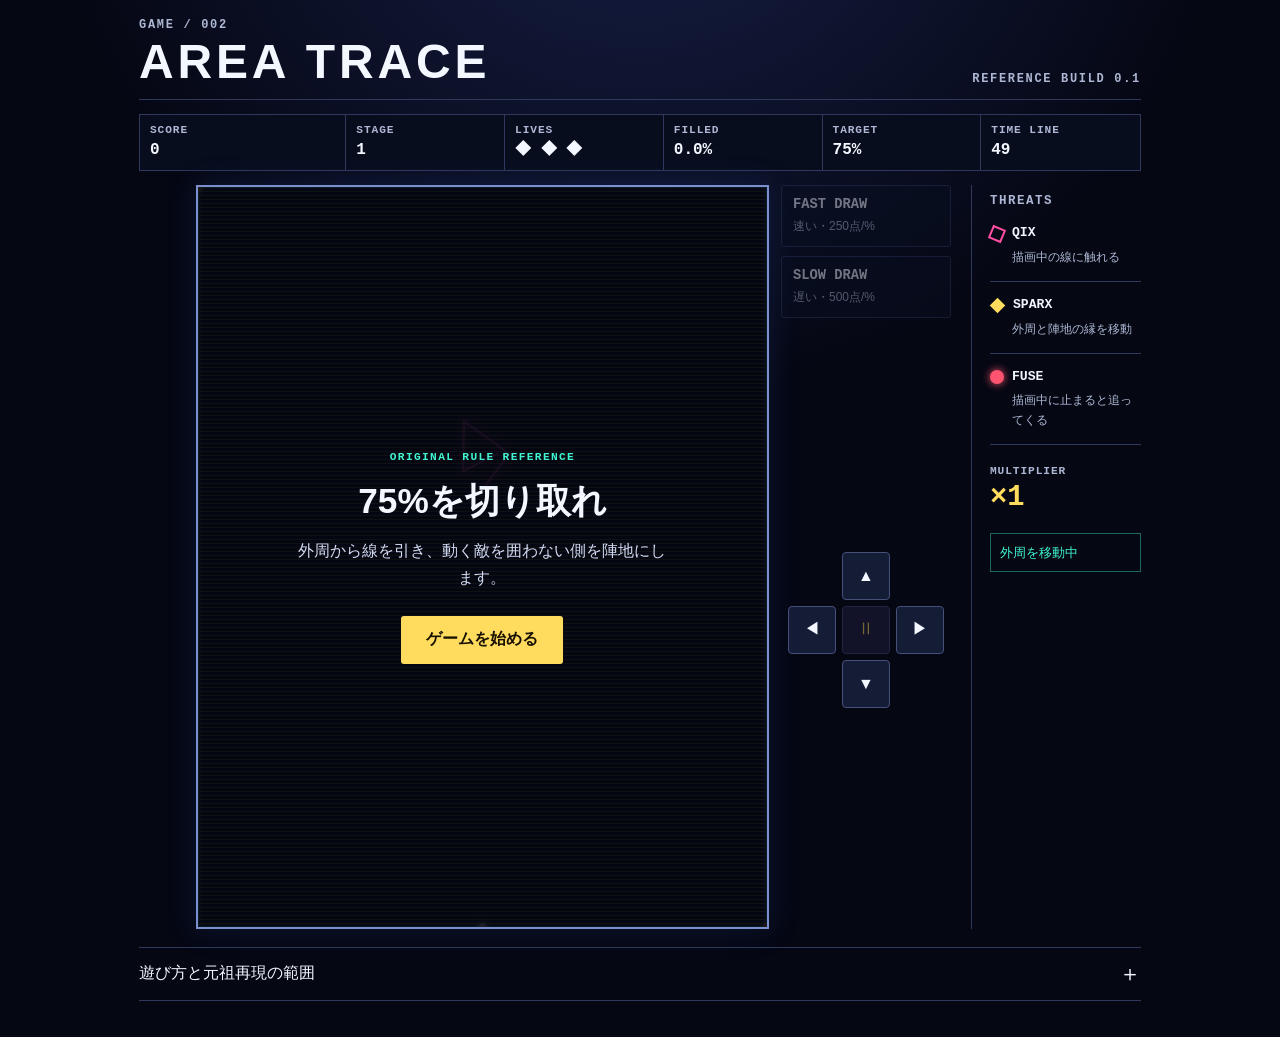
==== games/area-trace/index.html @ 6d159f0b "feat: AREA TRACE 元祖再現基準版を追加" ====
<!doctype html>
<html lang="ja">
<head>
  <meta charset="utf-8">
  <meta name="viewport" content="width=device-width, initial-scale=1, viewport-fit=cover">
  <meta name="theme-color" content="#050713">
  <meta name="description" content="線を引き、敵を避けて75%の領域獲得を目指す陣取りゲーム。">
  <title>AREA TRACE</title>
  <link rel="icon" href="data:,">
  <link rel="stylesheet" href="./style.css">
  <script type="module" src="./game.mjs"></script>
</head>
<body>
  <a class="skip" href="#howto">遊び方へスキップ</a>
  <main class="app">
    <header class="topbar">
      <div><p class="series">GAME / 002</p><h1>AREA TRACE</h1></div>
      <p class="version">REFERENCE BUILD 0.1</p>
    </header>

    <section class="game-shell" aria-label="陣取りゲーム">
      <div class="hud" aria-label="ゲーム状況">
        <div><span>SCORE</span><strong id="score">0</strong></div>
        <div><span>STAGE</span><strong id="stage">1</strong></div>
        <div><span>LIVES</span><strong id="lives">◆ ◆ ◆</strong></div>
        <div><span>FILLED</span><strong id="filled">0%</strong></div>
        <div><span>TARGET</span><strong>75%</strong></div>
        <div><span>TIME LINE</span><strong id="timeline">49</strong></div>
      </div>

      <div class="play-column">
        <div class="board-wrap">
          <canvas id="board" width="800" height="1040" tabindex="0" role="img" aria-label="40列52行の陣取りフィールド。視覚での確認が必要です。" aria-describedby="canvas-note controls-help">Canvasに対応したブラウザーが必要です。</canvas>
          <div id="overlay" class="overlay">
            <p class="overlay-kicker">ORIGINAL RULE REFERENCE</p>
            <h2 id="overlay-title">75%を切り取れ</h2>
            <p id="overlay-copy">外周から線を引き、動く敵を囲わない側を陣地にします。</p>
            <button id="primary" type="button">ゲームを始める</button>
          </div>
        </div>

        <div class="draw-controls" aria-label="描画速度">
          <button id="fast" type="button" aria-pressed="false"><span>FAST DRAW</span><small>速い・250点/%</small></button>
          <button id="slow" type="button" aria-pressed="false"><span>SLOW DRAW</span><small>遅い・500点/%</small></button>
        </div>

        <div class="mobile-controls" aria-label="移動操作">
          <span></span><button data-dir="0,-1" aria-label="上へ移動">▲</button><span></span>
          <button data-dir="-1,0" aria-label="左へ移動">◀</button><button id="pause" type="button" aria-label="一時停止" disabled>Ⅱ</button><button data-dir="1,0" aria-label="右へ移動">▶</button>
          <span></span><button data-dir="0,1" aria-label="下へ移動">▼</button><span></span>
        </div>
      </div>

      <aside class="legend">
        <h2>THREATS</h2>
        <dl>
          <div><dt><i class="sample qix"></i>QIX</dt><dd>描画中の線に触れる</dd></div>
          <div><dt><i class="sample sparx"></i>SPARX</dt><dd>外周と陣地の縁を移動</dd></div>
          <div><dt><i class="sample fuse"></i>FUSE</dt><dd>描画中に止まると追ってくる</dd></div>
        </dl>
        <div class="multiplier"><span>MULTIPLIER</span><strong id="multiplier">×1</strong></div>
        <p id="mode-status" class="mode-status">外周を移動中</p>
      </aside>
      <p id="announcement" class="sr-only" role="status" aria-live="polite" aria-atomic="true"></p>
    </section>

    <details id="howto">
      <summary>遊び方と元祖再現の範囲 <span aria-hidden="true">＋</span></summary>
      <div class="instructions">
        <p>外周や獲得済み領域の縁を移動し、FAST DRAWまたはSLOW DRAWを選んで未獲得領域へ線を引きます。線を別の縁へつなぐと、QIXがいない側を獲得します。75%以上でステージクリアです。</p>
        <p id="controls-help">キーボードは矢印キーで移動、Zを押しながら矢印キーでFAST DRAW、Xを押しながら矢印キーでSLOW DRAW、PまたはEscで一時停止。スマートフォンは描画速度を選び、方向ボタンを長押しします。</p>
        <p>描画中の線にQIXが触れる、SPARXに接触する、停止中にFUSEが追いつくとミスです。TIME LINEが0になるとSPARXが増えて高速化します。3面目以降はQIXが2体になり、線で分断するとその場でクリアして倍率が上がります。</p>
        <p id="canvas-note" class="note">元祖との比較用試作です。ゲーム名、描画、配色、音源は独自で、Qixの名称や素材はゲーム内タイトルに使用していません。盤面はCanvasによる視覚表現のため、音声だけで遊べる機能は未対応です。</p>
      </div>
    </details>
  </main>
  <noscript><p>遊ぶにはJavaScriptを有効にしてください。</p></noscript>
</body>
</html>
---- games/area-trace/style.css ----
:root{color-scheme:dark;--bg:#050713;--panel:#0b1022;--line:#30395d;--text:#f3f7ff;--muted:#aeb8d4;--cyan:#41f5d0;--yellow:#ffdc5e;--pink:#ff4fa3;--red:#ff5470;--fast:#15506a;--slow:#71315f;font-family:Arial,"Hiragino Kaku Gothic ProN","Noto Sans JP",Meiryo,sans-serif}
*{box-sizing:border-box}html{background:var(--bg)}body{margin:0;min-height:100svh;background:radial-gradient(circle at 50% -20%,#18214a 0,#050713 43%);color:var(--text)}button{font:inherit;color:inherit;cursor:pointer;-webkit-tap-highlight-color:transparent}button:disabled{cursor:default;opacity:.45}button:focus-visible,canvas:focus-visible,summary:focus-visible,.skip:focus{outline:3px solid #fff;outline-offset:3px}.app{width:min(100%,1050px);margin:auto;padding:18px 24px 36px}.topbar{display:flex;align-items:flex-end;justify-content:space-between;border-bottom:1px solid var(--line);padding-bottom:13px;margin-bottom:14px}.series,.version{font:700 .75rem/1.2 ui-monospace,monospace;letter-spacing:.14em;color:var(--muted);margin:0}.topbar h1{font:900 clamp(1.9rem,5vw,3rem)/1 Arial,sans-serif;letter-spacing:.08em;margin:.35rem 0 0}.game-shell{display:grid;grid-template-columns:minmax(0,1fr) 170px;grid-template-areas:"hud hud" "play legend";gap:14px 20px;position:relative}.hud{grid-area:hud;display:grid;grid-template-columns:1.3fr repeat(5,1fr);border:1px solid var(--line);background:#080d1d}.hud>div{padding:9px 10px;border-right:1px solid var(--line);min-width:0}.hud>div:last-child{border-right:0}.hud span,.multiplier span{display:block;font:700 .7rem/1.2 ui-monospace,monospace;letter-spacing:.08em;color:var(--muted)}.hud strong{display:block;font:700 1rem/1.3 ui-monospace,monospace;margin-top:3px;white-space:nowrap;overflow:hidden;text-overflow:ellipsis}.play-column{grid-area:play;display:grid;grid-template-columns:minmax(0,1fr) 170px;grid-template-areas:"board draws" "board moves";gap:12px;align-items:start;justify-content:center;min-width:0}.board-wrap{grid-area:board;position:relative;width:min(100%,calc((100svh - 155px)*.7692));max-width:600px;justify-self:end;border:2px solid #7b8fd0;background:#02040c;box-shadow:0 0 28px #274a9c3d;overflow:hidden}.board-wrap::after{content:"";position:absolute;inset:0;pointer-events:none;background:repeating-linear-gradient(0deg,#fff0 0,#fff0 3px,#fff008 4px);mix-blend-mode:screen}#board{display:block;width:100%;height:auto;aspect-ratio:40/52;touch-action:none}.overlay{position:absolute;inset:0;display:flex;flex-direction:column;justify-content:center;align-items:center;padding:24px;text-align:center;background:#050713e8;z-index:2}.overlay[hidden]{display:none}.overlay-kicker{font:700 .7rem/1.2 ui-monospace,monospace;letter-spacing:.12em;color:var(--cyan);margin:0 0 14px}.overlay h2{font-size:clamp(1.45rem,4vw,2.2rem);margin:0 0 12px}.overlay p:not(.overlay-kicker){max-width:380px;font-size:1rem;line-height:1.7;color:#d4dcf4;margin:0 0 24px}.overlay button{min-height:48px;border:0;background:var(--yellow);color:#181000;font-weight:800;padding:10px 25px;border-radius:3px}.draw-controls{grid-area:draws;display:grid;gap:9px}.draw-controls button{min-height:62px;border:1px solid var(--line);background:var(--panel);border-radius:3px;text-align:left;padding:9px 11px}.draw-controls button[aria-pressed="true"]{border-color:var(--yellow);box-shadow:0 0 0 2px #ffdc5e44;background:#242444}.draw-controls span{display:block;font:800 .86rem/1.2 ui-monospace,monospace}.draw-controls small{display:block;color:var(--muted);font-size:.75rem;margin-top:5px}.mobile-controls{grid-area:moves;display:grid;grid-template-columns:repeat(3,48px);grid-template-rows:repeat(3,48px);gap:6px;justify-content:center;touch-action:none}.mobile-controls button{border:1px solid #46517b;background:#151c36;border-radius:4px;font-size:1rem;min-width:44px;min-height:44px;user-select:none}.mobile-controls #pause{background:#242444;color:var(--yellow)}.legend{grid-area:legend;border-left:1px solid var(--line);padding:8px 0 0 18px}.legend h2{font:800 .78rem/1.3 ui-monospace,monospace;letter-spacing:.12em;margin:0 0 15px;color:var(--muted)}.legend dl{margin:0}.legend dl>div{border-bottom:1px solid var(--line);padding:0 0 14px;margin-bottom:14px}.legend dt{display:flex;align-items:center;gap:8px;font:800 .82rem/1.4 ui-monospace,monospace}.legend dd{font-size:.78rem;line-height:1.55;color:var(--muted);margin:5px 0 0 22px}.sample{display:inline-block;width:14px;height:14px}.sample.qix{border:2px solid var(--pink);transform:rotate(23deg)}.sample.sparx{background:var(--yellow);transform:rotate(45deg);width:11px;height:11px;margin:2px}.sample.fuse{border-radius:50%;background:var(--red);box-shadow:0 0 8px var(--red)}.multiplier{margin-top:20px}.multiplier strong{display:block;font:800 1.8rem/1 ui-monospace,monospace;color:var(--yellow);margin-top:6px}.mode-status{font-size:.8rem;line-height:1.5;color:var(--cyan);border:1px solid #41f5d066;padding:9px;margin:20px 0 0}.sr-only,.skip:not(:focus){position:absolute;width:1px;height:1px;overflow:hidden;clip-path:inset(50%);white-space:nowrap}.skip:focus{position:fixed;z-index:10;left:10px;top:10px;background:#fff;color:#000;padding:10px}details{margin-top:18px;border-top:1px solid var(--line);border-bottom:1px solid var(--line)}summary{display:flex;justify-content:space-between;align-items:center;min-height:52px;padding:10px 0;font-size:1rem;cursor:pointer;list-style:none}summary::-webkit-details-marker{display:none}summary span{font-size:1.35rem}details[open] summary span{transform:rotate(45deg)}.instructions{max-width:850px;padding:0 0 20px;font-size:1rem;line-height:1.8;color:#d4dcf4}.instructions p{margin:0 0 15px}.instructions .note{color:var(--muted)}
@media(max-width:760px){.app{padding:10px 12px 24px}.topbar{margin-bottom:9px;padding-bottom:9px}.series,.version{font-size:.7rem}.game-shell{display:flex;flex-direction:column;gap:9px}.hud{order:0;grid-template-columns:repeat(3,1fr)}.hud>div{padding:6px 7px;border-bottom:1px solid var(--line)}.hud span{font-size:.65rem}.hud strong{font-size:.88rem}.play-column{order:1;display:grid;grid-template-columns:minmax(0,1fr) 126px;grid-template-areas:"board draws" "board moves";gap:8px}.board-wrap{width:100%;max-width:calc((100svh - 212px)*.7692);min-width:0;justify-self:end}.draw-controls{gap:6px}.draw-controls button{min-height:55px;padding:7px}.draw-controls span{font-size:.72rem}.draw-controls small{font-size:.7rem;line-height:1.25}.mobile-controls{grid-template-columns:repeat(3,38px);grid-template-rows:repeat(3,42px);gap:4px}.mobile-controls button{font-size:.85rem;min-width:38px;min-height:42px}.legend{order:2;border:1px solid var(--line);padding:8px;display:grid;grid-template-columns:repeat(3,1fr) auto;gap:8px}.legend h2,.legend dl dd,.mode-status{display:none}.legend dl{display:contents}.legend dl>div{border:0;padding:0;margin:0}.legend dt{font-size:.68rem;gap:4px}.multiplier{margin:0}.multiplier span{font-size:.6rem}.multiplier strong{font-size:1.1rem;margin-top:2px}.overlay{padding:14px}.overlay p:not(.overlay-kicker){font-size:.9rem;line-height:1.5;margin-bottom:16px}.overlay-kicker{font-size:.62rem;margin-bottom:9px}details{margin-top:12px}}
@media(max-width:380px){.topbar h1{font-size:1.55rem}.version{display:none}.play-column{grid-template-columns:minmax(0,1fr) 112px}.draw-controls button{min-height:50px}.mobile-controls{grid-template-columns:repeat(3,34px);grid-template-rows:repeat(3,38px)}.mobile-controls button{min-width:34px;min-height:38px}.board-wrap{max-width:calc((100svh - 198px)*.7692)}}
@media(prefers-reduced-motion:reduce){.board-wrap::after{display:none}}
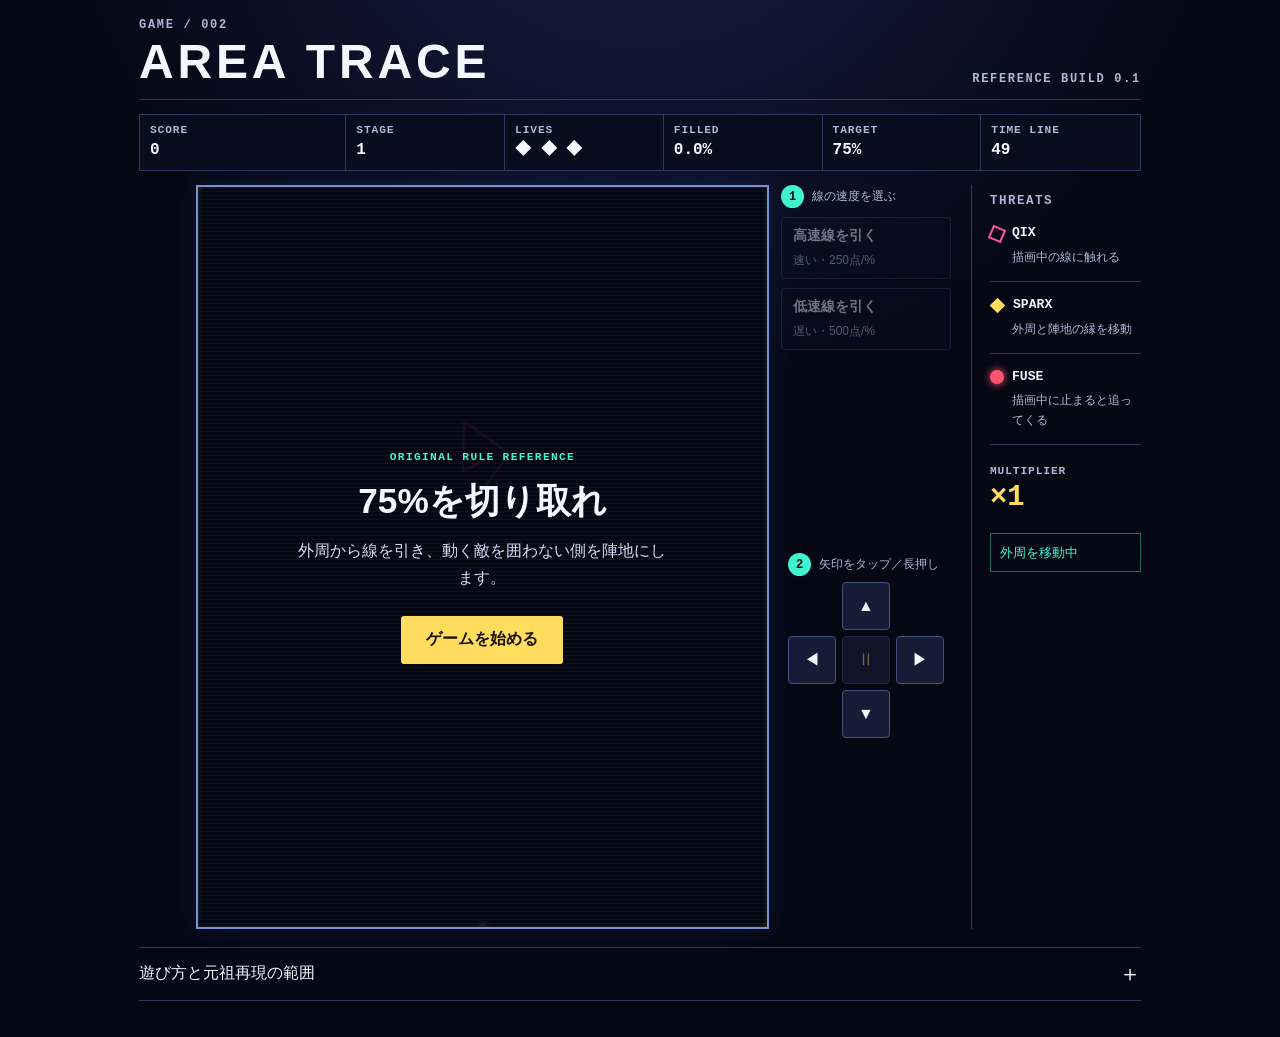
==== commit af731fba: "fix: AREA TRACEをスマホ操作に対応" ====
--- a/games/area-trace/index.html
+++ b/games/area-trace/index.html
@@ -39,12 +39,14 @@
           </div>
         </div>
 
-        <div class="draw-controls" aria-label="描画速度">
-          <button id="fast" type="button" aria-pressed="false"><span>FAST DRAW</span><small>速い・250点/%</small></button>
-          <button id="slow" type="button" aria-pressed="false"><span>SLOW DRAW</span><small>遅い・500点/%</small></button>
+        <div class="draw-controls" aria-label="線を引く速度">
+          <p class="control-guide"><strong>1</strong> 線の速度を選ぶ</p>
+          <button id="fast" type="button" aria-pressed="false"><span>高速線を引く</span><small>速い・250点/%</small></button>
+          <button id="slow" type="button" aria-pressed="false"><span>低速線を引く</span><small>遅い・500点/%</small></button>
         </div>
 
-        <div class="mobile-controls" aria-label="移動操作">
+        <div class="mobile-controls" aria-label="移動操作" aria-describedby="touch-help">
+          <p id="touch-help"><strong>2</strong> 矢印をタップ／長押し</p>
           <span></span><button data-dir="0,-1" aria-label="上へ移動">▲</button><span></span>
           <button data-dir="-1,0" aria-label="左へ移動">◀</button><button id="pause" type="button" aria-label="一時停止" disabled>Ⅱ</button><button data-dir="1,0" aria-label="右へ移動">▶</button>
           <span></span><button data-dir="0,1" aria-label="下へ移動">▼</button><span></span>
@@ -68,7 +70,7 @@
       <summary>遊び方と元祖再現の範囲 <span aria-hidden="true">＋</span></summary>
       <div class="instructions">
         <p>外周や獲得済み領域の縁を移動し、FAST DRAWまたはSLOW DRAWを選んで未獲得領域へ線を引きます。線を別の縁へつなぐと、QIXがいない側を獲得します。75%以上でステージクリアです。</p>
-        <p id="controls-help">キーボードは矢印キーで移動、Zを押しながら矢印キーでFAST DRAW、Xを押しながら矢印キーでSLOW DRAW、PまたはEscで一時停止。スマートフォンは描画速度を選び、方向ボタンを長押しします。</p>
+        <p id="controls-help">スマートフォンは「高速線を引く」か「低速線を引く」を選び、矢印をタップすると1マス、長押しすると連続で移動します。外周だけを移動するときは、選択中の線ボタンをもう一度押して解除します。キーボードは矢印キーで移動、Z＋矢印キーで高速線、X＋矢印キーで低速線、PまたはEscで一時停止します。</p>
         <p>描画中の線にQIXが触れる、SPARXに接触する、停止中にFUSEが追いつくとミスです。TIME LINEが0になるとSPARXが増えて高速化します。3面目以降はQIXが2体になり、線で分断するとその場でクリアして倍率が上がります。</p>
         <p id="canvas-note" class="note">元祖との比較用試作です。ゲーム名、描画、配色、音源は独自で、Qixの名称や素材はゲーム内タイトルに使用していません。盤面はCanvasによる視覚表現のため、音声だけで遊べる機能は未対応です。</p>
       </div>
--- a/games/area-trace/style.css
+++ b/games/area-trace/style.css
@@ -3,3 +3,14 @@
 @media(max-width:760px){.app{padding:10px 12px 24px}.topbar{margin-bottom:9px;padding-bottom:9px}.series,.version{font-size:.7rem}.game-shell{display:flex;flex-direction:column;gap:9px}.hud{order:0;grid-template-columns:repeat(3,1fr)}.hud>div{padding:6px 7px;border-bottom:1px solid var(--line)}.hud span{font-size:.65rem}.hud strong{font-size:.88rem}.play-column{order:1;display:grid;grid-template-columns:minmax(0,1fr) 126px;grid-template-areas:"board draws" "board moves";gap:8px}.board-wrap{width:100%;max-width:calc((100svh - 212px)*.7692);min-width:0;justify-self:end}.draw-controls{gap:6px}.draw-controls button{min-height:55px;padding:7px}.draw-controls span{font-size:.72rem}.draw-controls small{font-size:.7rem;line-height:1.25}.mobile-controls{grid-template-columns:repeat(3,38px);grid-template-rows:repeat(3,42px);gap:4px}.mobile-controls button{font-size:.85rem;min-width:38px;min-height:42px}.legend{order:2;border:1px solid var(--line);padding:8px;display:grid;grid-template-columns:repeat(3,1fr) auto;gap:8px}.legend h2,.legend dl dd,.mode-status{display:none}.legend dl{display:contents}.legend dl>div{border:0;padding:0;margin:0}.legend dt{font-size:.68rem;gap:4px}.multiplier{margin:0}.multiplier span{font-size:.6rem}.multiplier strong{font-size:1.1rem;margin-top:2px}.overlay{padding:14px}.overlay p:not(.overlay-kicker){font-size:.9rem;line-height:1.5;margin-bottom:16px}.overlay-kicker{font-size:.62rem;margin-bottom:9px}details{margin-top:12px}}
 @media(max-width:380px){.topbar h1{font-size:1.55rem}.version{display:none}.play-column{grid-template-columns:minmax(0,1fr) 112px}.draw-controls button{min-height:50px}.mobile-controls{grid-template-columns:repeat(3,34px);grid-template-rows:repeat(3,38px)}.mobile-controls button{min-width:34px;min-height:38px}.board-wrap{max-width:calc((100svh - 198px)*.7692)}}
 @media(prefers-reduced-motion:reduce){.board-wrap::after{display:none}}
+
+/* Touch-first controls: select a draw speed, then tap or hold a direction. */
+.control-guide,#touch-help{margin:0;color:var(--muted);font-size:.78rem;line-height:1.45}
+.control-guide strong,#touch-help strong{display:inline-grid;place-items:center;width:1.45rem;height:1.45rem;margin-right:.25rem;border-radius:50%;background:var(--cyan);color:#04100d;font:900 .76rem/1 ui-monospace,monospace}
+.draw-controls button[aria-pressed="true"] span::after{content:" 選択中";color:var(--yellow);font-size:.72rem}
+.draw-controls span{line-height:1.35}
+.mobile-controls{grid-template-rows:auto repeat(3,48px)}
+.mobile-controls #touch-help{grid-column:1/-1}
+.mobile-controls button:active{background:#34416d;transform:translateY(1px)}
+@media(max-width:760px){.play-column{grid-template-columns:minmax(0,1fr) 132px}.board-wrap{max-width:calc((100svh - 230px)*.7692)}.control-guide,#touch-help{font-size:.7rem}.draw-controls span{font-size:.74rem}.mobile-controls{grid-template-rows:auto repeat(3,42px)}}
+@media(max-width:380px){.mobile-controls{grid-template-rows:auto repeat(3,38px)}.board-wrap{max-width:calc((100svh - 216px)*.7692)}}
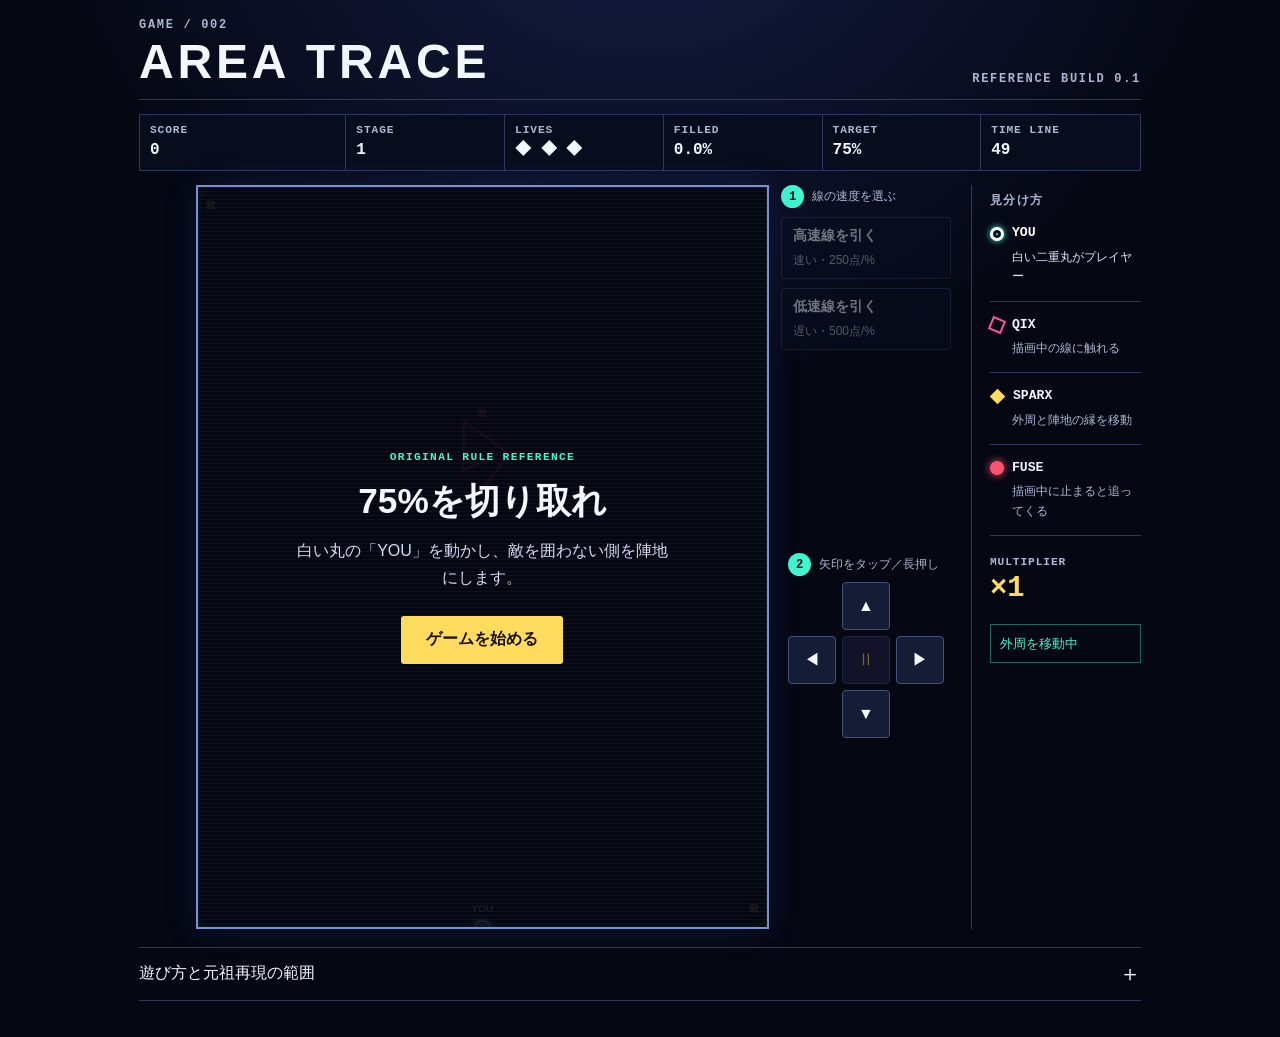
==== commit 96053843: "fix: プレイヤーと敵の識別性を改善" ====
--- a/games/area-trace/index.html
+++ b/games/area-trace/index.html
@@ -30,11 +30,11 @@
 
       <div class="play-column">
         <div class="board-wrap">
-          <canvas id="board" width="800" height="1040" tabindex="0" role="img" aria-label="40列52行の陣取りフィールド。視覚での確認が必要です。" aria-describedby="canvas-note controls-help">Canvasに対応したブラウザーが必要です。</canvas>
+          <canvas id="board" width="800" height="1040" tabindex="0" role="img" aria-label="40列52行の陣取りフィールド。白い二重丸のYOUがプレイヤー、敵はピンクまたはオレンジ色で敵と表示されます。" aria-describedby="canvas-note controls-help">Canvasに対応したブラウザーが必要です。</canvas>
           <div id="overlay" class="overlay">
             <p class="overlay-kicker">ORIGINAL RULE REFERENCE</p>
             <h2 id="overlay-title">75%を切り取れ</h2>
-            <p id="overlay-copy">外周から線を引き、動く敵を囲わない側を陣地にします。</p>
+            <p id="overlay-copy">白い丸の「YOU」を動かし、敵を囲わない側を陣地にします。</p>
             <button id="primary" type="button">ゲームを始める</button>
           </div>
         </div>
@@ -54,8 +54,9 @@
       </div>
 
       <aside class="legend">
-        <h2>THREATS</h2>
+        <h2>見分け方</h2>
         <dl>
+          <div class="player-guide"><dt><i class="sample player"></i>YOU</dt><dd>白い二重丸がプレイヤー</dd></div>
           <div><dt><i class="sample qix"></i>QIX</dt><dd>描画中の線に触れる</dd></div>
           <div><dt><i class="sample sparx"></i>SPARX</dt><dd>外周と陣地の縁を移動</dd></div>
           <div><dt><i class="sample fuse"></i>FUSE</dt><dd>描画中に止まると追ってくる</dd></div>
@@ -69,7 +70,7 @@
     <details id="howto">
       <summary>遊び方と元祖再現の範囲 <span aria-hidden="true">＋</span></summary>
       <div class="instructions">
-        <p>外周や獲得済み領域の縁を移動し、FAST DRAWまたはSLOW DRAWを選んで未獲得領域へ線を引きます。線を別の縁へつなぐと、QIXがいない側を獲得します。75%以上でステージクリアです。</p>
+        <p>白い二重丸の「YOU」がプレイヤーです。ピンクやオレンジ色で「敵」と表示されるものを避けます。外周や獲得済み領域の縁を移動し、高速線または低速線を選んで未獲得領域へ線を引きます。線を別の縁へつなぐと、QIXがいない側を獲得します。75%以上でステージクリアです。</p>
         <p id="controls-help">スマートフォンは「高速線を引く」か「低速線を引く」を選び、矢印をタップすると1マス、長押しすると連続で移動します。外周だけを移動するときは、選択中の線ボタンをもう一度押して解除します。キーボードは矢印キーで移動、Z＋矢印キーで高速線、X＋矢印キーで低速線、PまたはEscで一時停止します。</p>
         <p>描画中の線にQIXが触れる、SPARXに接触する、停止中にFUSEが追いつくとミスです。TIME LINEが0になるとSPARXが増えて高速化します。3面目以降はQIXが2体になり、線で分断するとその場でクリアして倍率が上がります。</p>
         <p id="canvas-note" class="note">元祖との比較用試作です。ゲーム名、描画、配色、音源は独自で、Qixの名称や素材はゲーム内タイトルに使用していません。盤面はCanvasによる視覚表現のため、音声だけで遊べる機能は未対応です。</p>
--- a/games/area-trace/style.css
+++ b/games/area-trace/style.css
@@ -12,5 +12,7 @@
 .mobile-controls{grid-template-rows:auto repeat(3,48px)}
 .mobile-controls #touch-help{grid-column:1/-1}
 .mobile-controls button:active{background:#34416d;transform:translateY(1px)}
+.sample.player{border:3px solid #fff;border-radius:50%;box-shadow:inset 0 0 0 3px #04101d,0 0 6px var(--cyan);background:var(--cyan)}
+.player-guide dt{color:#fff}.player-guide dd{color:#dfe7ff!important}
 @media(max-width:760px){.play-column{grid-template-columns:minmax(0,1fr) 132px}.board-wrap{max-width:calc((100svh - 230px)*.7692)}.control-guide,#touch-help{font-size:.7rem}.draw-controls span{font-size:.74rem}.mobile-controls{grid-template-rows:auto repeat(3,42px)}}
 @media(max-width:380px){.mobile-controls{grid-template-rows:auto repeat(3,38px)}.board-wrap{max-width:calc((100svh - 216px)*.7692)}}
